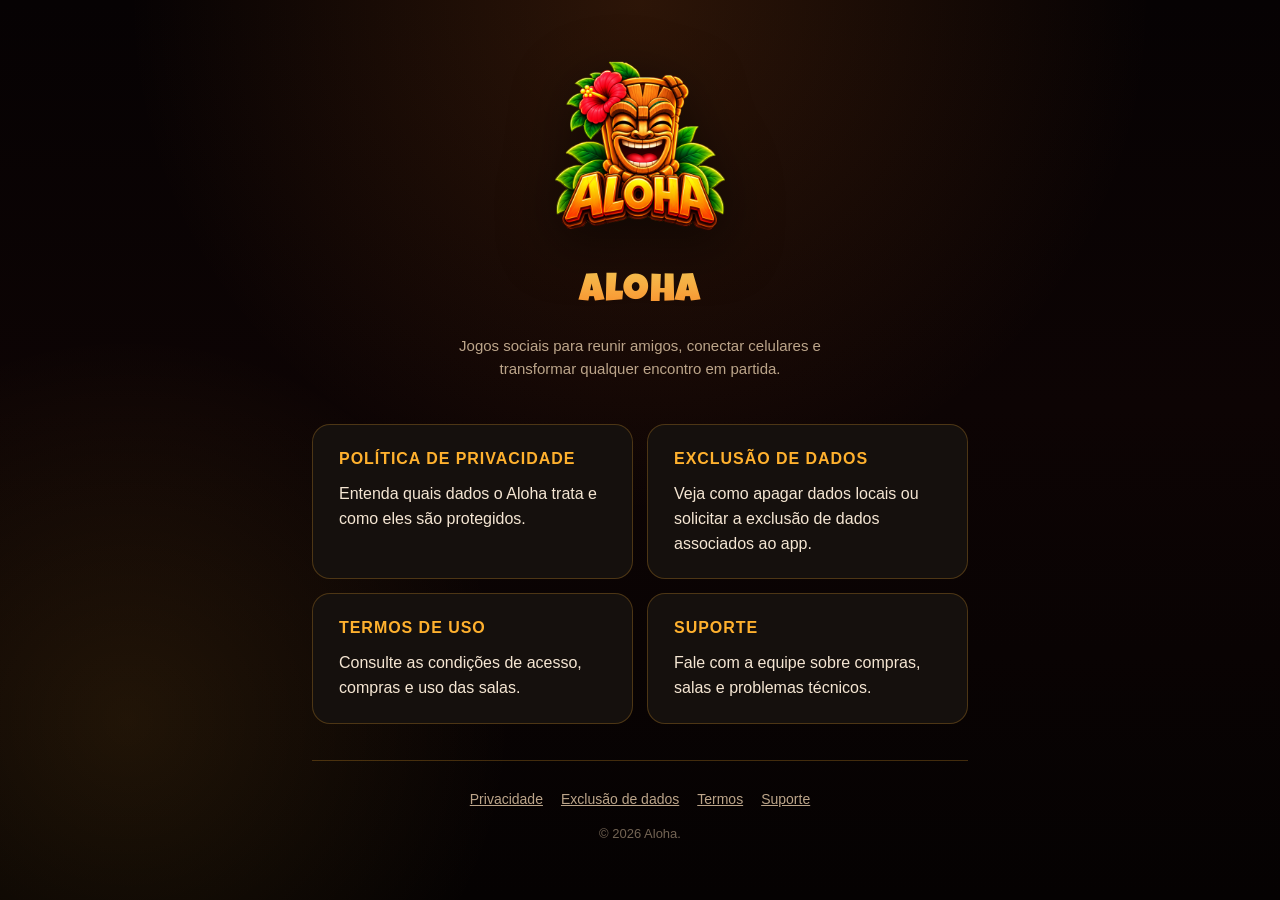
==== index.html @ b6e5cb4e "docs(site): atualiza páginas legais e nova logo" ====
<!doctype html>
<html lang="pt-BR">
<head>
<meta charset="utf-8">
<meta name="viewport" content="width=device-width, initial-scale=1">
<title>Aloha | Jogos sociais</title>
<meta name="description" content="Documentos oficiais e suporte do aplicativo Aloha.">
<link rel="stylesheet" href="assets/style.css">
</head>
<body>
<main>
  <div class="hero">
    <img class="logo" src="assets/aloha-logo-hero.png" alt="Aloha">
    <h1>Aloha</h1>
    <p class="lead">Jogos sociais para reunir amigos, conectar celulares e transformar qualquer encontro em partida.</p>
  </div>

  <div class="card-grid">
    <section class="card">
      <h2><a href="privacy-policy/">Política de Privacidade</a></h2>
      <p>Entenda quais dados o Aloha trata e como eles são protegidos.</p>
    </section>
    <section class="card">
      <h2><a href="data-deletion/">Exclusão de dados</a></h2>
      <p>Veja como apagar dados locais ou solicitar a exclusão de dados associados ao app.</p>
    </section>
    <section class="card">
      <h2><a href="terms-of-use/">Termos de Uso</a></h2>
      <p>Consulte as condições de acesso, compras e uso das salas.</p>
    </section>
    <section class="card">
      <h2><a href="support/">Suporte</a></h2>
      <p>Fale com a equipe sobre compras, salas e problemas técnicos.</p>
    </section>
  </div>

  <footer>
    <div class="docs">
      <a href="privacy-policy/">Privacidade</a>
      <a href="data-deletion/">Exclusão de dados</a>
      <a href="terms-of-use/">Termos</a>
      <a href="support/">Suporte</a>
    </div>
    <p class="copyright">© 2026 Aloha.</p>
  </footer>
</main>
</body>
</html>
---- assets/style.css ----
@font-face {
  font-family: 'LuckiestGuy';
  src: url('LuckiestGuy-Regular.ttf') format('truetype');
  font-weight: 400;
  font-style: normal;
  font-display: swap;
}

:root {
  --canvas: #060203;
  --canvas-2: #0d0404;
  --surface: #15100d;
  --border: rgba(255, 177, 46, 0.24);
  --border-strong: rgba(255, 177, 46, 0.44);
  --text: #f5e6d3;
  --text-muted: #f4d3a0;
  --text-soft: #bca58a;
  --gold: #ffd35a;
  --amber: #ffb12e;
  --orange: #f4771e;
  --max: 720px;
}

* { box-sizing: border-box; }

html { background: var(--canvas); scroll-behavior: smooth; }

html, body { max-width: 100%; overflow-x: hidden; }

body {
  margin: 0;
  min-height: 100vh;
  background:
    radial-gradient(circle at 50% 0%, rgba(244, 119, 30, 0.16), transparent 32rem),
    radial-gradient(circle at 10% 80%, rgba(255, 177, 46, 0.10), transparent 24rem),
    linear-gradient(180deg, var(--canvas), var(--canvas-2) 45%, #050202);
  color: var(--text);
  font-family: Arial, Helvetica, sans-serif;
  line-height: 1.55;
  -webkit-text-size-adjust: 100%;
}

a { color: var(--gold); overflow-wrap: break-word; word-break: break-word; }

img { max-width: 100%; height: auto; }

main {
  max-width: var(--max);
  margin: 0 auto;
  padding: clamp(28px, 6vw, 56px) clamp(20px, 5vw, 32px) 40px;
}

.hero {
  text-align: center;
  margin-bottom: clamp(28px, 6vw, 44px);
}

.logo {
  width: 180px;
  height: 180px;
  object-fit: contain;
  filter: drop-shadow(0 14px 28px rgba(0, 0, 0, 0.52));
  margin-bottom: 18px;
}

.logo.small { width: 126px; height: 126px; }

h1 {
  font-family: 'LuckiestGuy', Arial, sans-serif;
  font-weight: 400;
  letter-spacing: 0.5px;
  font-size: clamp(28px, 6vw, 40px);
  margin: 0 0 10px;
  background: linear-gradient(180deg, var(--gold), var(--orange));
  -webkit-background-clip: text;
  background-clip: text;
  color: transparent;
}

.lead {
  color: var(--text-soft);
  max-width: 46ch;
  margin: 0 auto;
  font-size: 15px;
}

.card {
  background: var(--surface);
  border: 1px solid var(--border);
  border-radius: 18px;
  padding: 22px clamp(18px, 4vw, 26px);
  margin-bottom: 18px;
}

.card h2 {
  font-size: 16px;
  text-transform: uppercase;
  letter-spacing: 0.06em;
  color: var(--amber);
  margin: 0 0 10px;
}

.card p { margin: 0 0 10px; color: var(--text); }
.card p:last-child { margin-bottom: 0; }
.card p.muted { color: var(--text-soft); font-size: 14px; }

.card-grid {
  display: grid;
  gap: 14px;
  grid-template-columns: repeat(auto-fit, minmax(210px, 1fr));
}

.card-grid .card { margin-bottom: 0; }

.card h2 a { color: inherit; text-decoration: none; }

.email-btn {
  display: inline-block;
  background: linear-gradient(180deg, var(--gold), var(--amber));
  color: #2a1500;
  font-weight: 700;
  text-decoration: none;
  padding: 12px 22px;
  border-radius: 999px;
  margin-top: 4px;
}

/* Long-form legal documents */
.legal { color: var(--text); font-size: 15px; }

.legal .updated {
  text-align: center;
  color: var(--text-soft);
  font-size: 13px;
  margin: -8px 0 28px;
}

.updated {
  text-align: center;
  color: var(--text-soft);
  font-size: 13px;
  margin: -8px 0 28px;
}

.legal section {
  background: var(--surface);
  border: 1px solid var(--border);
  border-radius: 18px;
  padding: 20px clamp(18px, 4vw, 26px);
  margin-bottom: 14px;
}

.legal h2 {
  font-size: 15px;
  color: var(--amber);
  margin: 0 0 10px;
}

.legal p { margin: 0 0 12px; }
.legal p:last-child { margin-bottom: 0; }

.legal ul {
  margin: 0 0 12px;
  padding-left: 20px;
  color: var(--text);
}

.legal ol {
  margin: 0 0 12px;
  padding-left: 22px;
}

.legal li { margin-bottom: 6px; }
.legal li:last-child { margin-bottom: 0; }

.legal a { text-decoration: underline; }

footer {
  text-align: center;
  margin-top: 36px;
  padding-top: 28px;
  border-top: 1px solid var(--border);
}

.socials {
  display: flex;
  justify-content: center;
  gap: 20px;
  margin-bottom: 16px;
}

.socials a {
  display: inline-flex;
  align-items: center;
  justify-content: center;
  width: 44px;
  height: 44px;
  border-radius: 50%;
  background: var(--surface);
  border: 1px solid var(--border);
}

.socials svg { width: 20px; height: 20px; fill: var(--text-muted); }

.docs {
  display: flex;
  justify-content: center;
  gap: 18px;
  flex-wrap: wrap;
  font-size: 14px;
  margin-bottom: 12px;
}

.docs a { color: var(--text-soft); text-decoration: underline; }

.copyright {
  color: var(--text-soft);
  opacity: 0.6;
  font-size: 13px;
}

@media (max-width: 380px) {
  .logo { width: 144px; height: 144px; }
  .logo.small { width: 104px; height: 104px; }
  .lead { font-size: 14px; }
  .card, .legal section { padding: 16px; border-radius: 14px; }
  .email-btn { padding: 11px 18px; font-size: 14px; }
  .socials { gap: 14px; }
  .socials a { width: 40px; height: 40px; }
  .docs { gap: 10px 16px; font-size: 13px; }
}
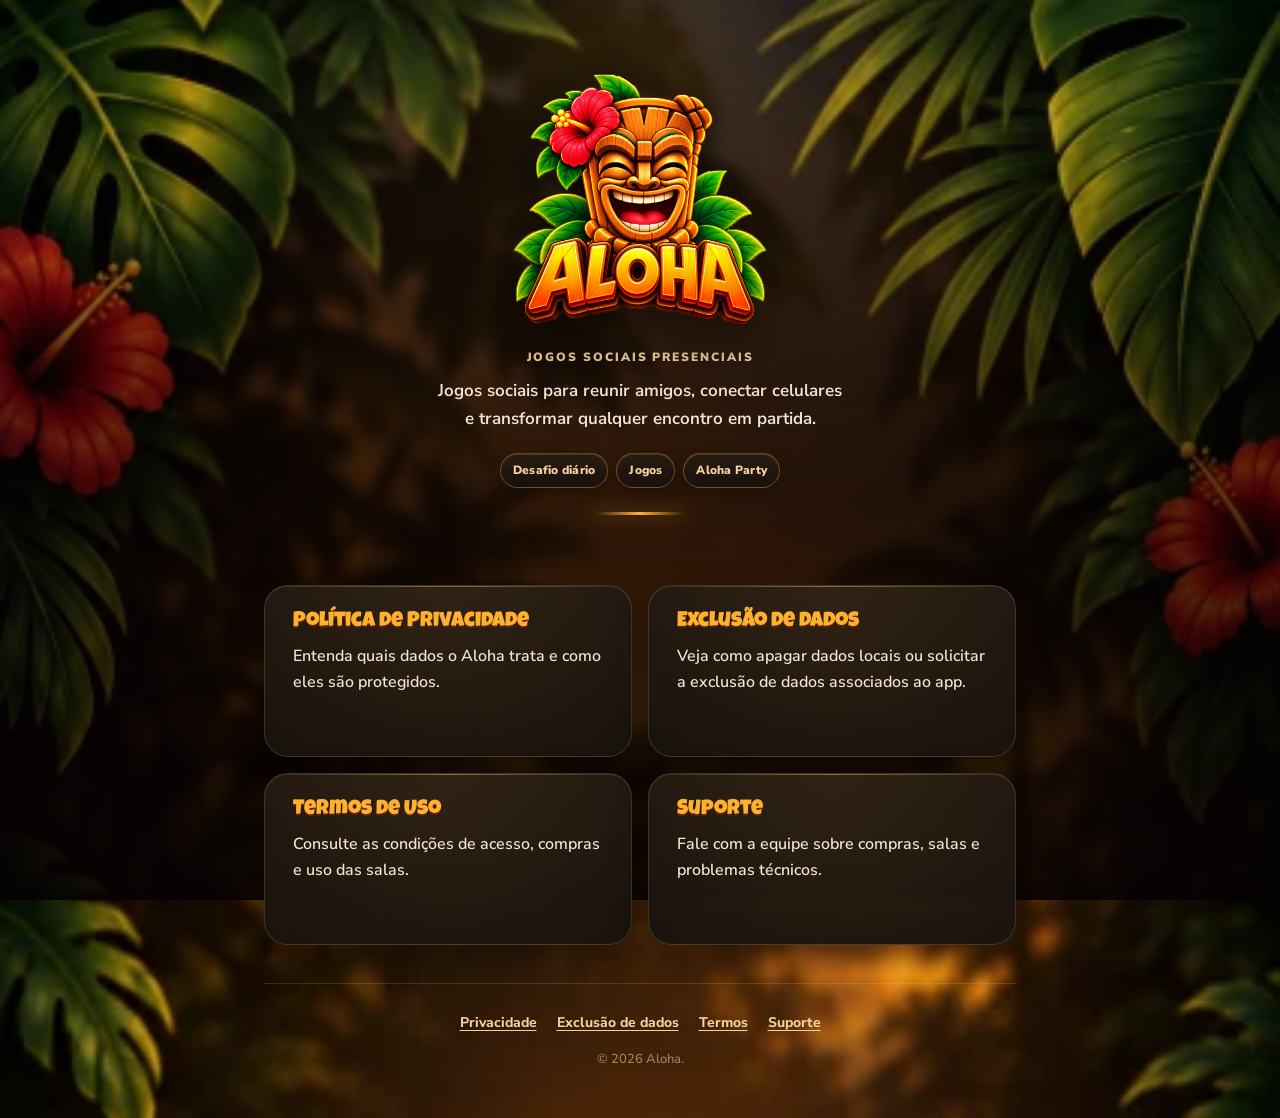
==== commit 843785fd: "feat(site): aproxima identidade visual do app" ====
--- a/index.html
+++ b/index.html
@@ -11,8 +11,14 @@
 <main>
   <div class="hero">
     <img class="logo" src="assets/aloha-logo-hero.png" alt="Aloha">
-    <h1>Aloha</h1>
+    <p class="eyebrow">Jogos sociais presenciais</p>
+    <h1 class="home-title">Aloha</h1>
     <p class="lead">Jogos sociais para reunir amigos, conectar celulares e transformar qualquer encontro em partida.</p>
+    <div class="mode-strip" aria-label="Modos do Aloha">
+      <span>Desafio diário</span>
+      <span>Jogos</span>
+      <span>Aloha Party</span>
+    </div>
   </div>
 
   <div class="card-grid">
--- a/assets/style.css
+++ b/assets/style.css
@@ -6,226 +6,401 @@
   font-display: swap;
 }
 
+@font-face {
+  font-family: 'NunitoSans';
+  src: url('NunitoSans-Variable.ttf') format('truetype');
+  font-weight: 200 1000;
+  font-style: normal;
+  font-display: swap;
+}
+
 :root {
   --canvas: #060203;
-  --canvas-2: #0d0404;
   --surface: #15100d;
-  --border: rgba(255, 177, 46, 0.24);
-  --border-strong: rgba(255, 177, 46, 0.44);
-  --text: #f5e6d3;
+  --surface-2: #1c1511;
+  --panel: #1a120e;
+  --teca: #2b1d12;
+  --border: rgba(255, 224, 138, 0.15);
+  --border-strong: rgba(255, 177, 46, 0.34);
+  --text: #f4e6d2;
   --text-muted: #f4d3a0;
   --text-soft: #bca58a;
   --gold: #ffd35a;
   --amber: #ffb12e;
   --orange: #f4771e;
-  --max: 720px;
+  --orange-deep: #d94b16;
+  --success: #5bcb7a;
+  --max: 820px;
+  color-scheme: dark;
 }
 
 * { box-sizing: border-box; }
 
-html { background: var(--canvas); scroll-behavior: smooth; }
-
-html, body { max-width: 100%; overflow-x: hidden; }
+html {
+  background: var(--canvas);
+  scroll-behavior: smooth;
+}
+
+html, body {
+  max-width: 100%;
+  overflow-x: hidden;
+}
 
 body {
   margin: 0;
   min-height: 100vh;
-  background:
-    radial-gradient(circle at 50% 0%, rgba(244, 119, 30, 0.16), transparent 32rem),
-    radial-gradient(circle at 10% 80%, rgba(255, 177, 46, 0.10), transparent 24rem),
-    linear-gradient(180deg, var(--canvas), var(--canvas-2) 45%, #050202);
+  background-color: var(--canvas);
+  background-image:
+    radial-gradient(circle at 50% 7%, rgba(255, 179, 70, 0.10), transparent 31rem),
+    linear-gradient(180deg, rgba(3, 10, 10, 0.06), rgba(6, 2, 3, 0.58) 40%, rgba(6, 2, 3, 0.88)),
+    url('jungle-night.webp');
+  background-position: center top, center top, center top;
+  background-size: auto, auto, cover;
+  background-attachment: fixed, fixed, fixed;
+  background-repeat: no-repeat;
   color: var(--text);
-  font-family: Arial, Helvetica, sans-serif;
-  line-height: 1.55;
+  font-family: 'NunitoSans', Arial, sans-serif;
+  font-size: 16px;
+  font-weight: 560;
+  line-height: 1.62;
   -webkit-text-size-adjust: 100%;
 }
 
-a { color: var(--gold); overflow-wrap: break-word; word-break: break-word; }
-
-img { max-width: 100%; height: auto; }
+::selection {
+  color: #2a1500;
+  background: var(--gold);
+}
+
+a {
+  color: var(--gold);
+  overflow-wrap: break-word;
+  text-decoration-thickness: 1px;
+  text-underline-offset: 3px;
+}
+
+a:hover { color: #ffe08a; }
+
+a:focus-visible {
+  outline: 3px solid var(--gold);
+  outline-offset: 4px;
+  border-radius: 6px;
+}
+
+img {
+  max-width: 100%;
+  height: auto;
+}
 
 main {
-  max-width: var(--max);
+  width: min(100%, var(--max));
   margin: 0 auto;
-  padding: clamp(28px, 6vw, 56px) clamp(20px, 5vw, 32px) 40px;
+  padding: clamp(24px, 6vw, 58px) clamp(18px, 5vw, 34px) 44px;
 }
 
 .hero {
+  position: relative;
   text-align: center;
-  margin-bottom: clamp(28px, 6vw, 44px);
+  margin: 0 auto clamp(28px, 6vw, 46px);
+  padding: 8px 0 24px;
+}
+
+.hero::after {
+  content: '';
+  display: block;
+  width: 92px;
+  height: 3px;
+  margin: 24px auto 0;
+  border-radius: 999px;
+  background: linear-gradient(90deg, transparent, var(--amber), transparent);
+  box-shadow: 0 0 18px rgba(255, 177, 46, 0.52);
 }
 
 .logo {
-  width: 180px;
-  height: 180px;
+  display: block;
+  width: clamp(188px, 42vw, 268px);
+  height: auto;
   object-fit: contain;
-  filter: drop-shadow(0 14px 28px rgba(0, 0, 0, 0.52));
-  margin-bottom: 18px;
-}
-
-.logo.small { width: 126px; height: 126px; }
-
-h1 {
+  filter: drop-shadow(0 16px 32px rgba(0, 0, 0, 0.62));
+  margin: 0 auto 14px;
+}
+
+.logo.small {
+  width: clamp(118px, 27vw, 164px);
+  margin-bottom: 16px;
+}
+
+.eyebrow {
+  margin: 0 0 10px;
+  color: var(--text-muted);
+  font-size: 12px;
+  font-weight: 900;
+  letter-spacing: 0.16em;
+  text-transform: uppercase;
+}
+
+h1,
+.card h2 {
   font-family: 'LuckiestGuy', Arial, sans-serif;
   font-weight: 400;
-  letter-spacing: 0.5px;
-  font-size: clamp(28px, 6vw, 40px);
+}
+
+h1 {
   margin: 0 0 10px;
-  background: linear-gradient(180deg, var(--gold), var(--orange));
-  -webkit-background-clip: text;
-  background-clip: text;
-  color: transparent;
+  color: var(--gold);
+  font-size: clamp(30px, 7vw, 46px);
+  letter-spacing: 0.02em;
+  line-height: 1.08;
+  text-shadow:
+    0 3px 0 #6b2609,
+    0 8px 20px rgba(0, 0, 0, 0.62);
+}
+
+.home-title {
+  position: absolute;
+  width: 1px;
+  height: 1px;
+  padding: 0;
+  margin: -1px;
+  overflow: hidden;
+  clip: rect(0, 0, 0, 0);
+  white-space: nowrap;
+  border: 0;
 }
 
 .lead {
-  color: var(--text-soft);
-  max-width: 46ch;
+  max-width: 54ch;
   margin: 0 auto;
-  font-size: 15px;
+  color: var(--text);
+  font-size: clamp(15px, 2.2vw, 17px);
+  font-weight: 650;
+  text-wrap: balance;
+}
+
+.mode-strip {
+  display: flex;
+  justify-content: center;
+  gap: 8px;
+  flex-wrap: wrap;
+  margin-top: 20px;
+}
+
+.mode-strip span {
+  padding: 7px 12px;
+  border: 1px solid var(--border-strong);
+  border-radius: 999px;
+  background: linear-gradient(180deg, rgba(42, 29, 18, 0.92), rgba(21, 16, 13, 0.92));
+  color: var(--text-muted);
+  box-shadow: inset 0 1px 0 rgba(255, 228, 176, 0.10), 0 5px 14px rgba(0, 0, 0, 0.30);
+  font-size: 12px;
+  font-weight: 850;
+  letter-spacing: 0.02em;
+}
+
+.card,
+.legal section {
+  position: relative;
+  overflow: hidden;
+  background:
+    radial-gradient(circle at 50% 0%, rgba(255, 177, 46, 0.09), transparent 18rem),
+    linear-gradient(180deg, rgba(28, 21, 17, 0.97), rgba(21, 16, 13, 0.98));
+  border: 1px solid var(--border);
+  box-shadow:
+    inset 0 1px 0 rgba(255, 228, 176, 0.06),
+    0 14px 34px rgba(0, 0, 0, 0.34);
+}
+
+.card::before,
+.legal section::before {
+  content: '';
+  position: absolute;
+  inset: 0 0 auto;
+  height: 1px;
+  background: linear-gradient(90deg, transparent, rgba(255, 211, 90, 0.38), transparent);
+  pointer-events: none;
 }
 
 .card {
-  background: var(--surface);
-  border: 1px solid var(--border);
-  border-radius: 18px;
-  padding: 22px clamp(18px, 4vw, 26px);
-  margin-bottom: 18px;
+  min-height: 172px;
+  border-radius: 24px;
+  padding: 24px clamp(20px, 4vw, 28px);
+  transition: transform 180ms ease, border-color 180ms ease, box-shadow 180ms ease;
+}
+
+.card:hover {
+  transform: translateY(-3px);
+  border-color: var(--border-strong);
+  box-shadow:
+    inset 0 1px 0 rgba(255, 228, 176, 0.09),
+    0 18px 42px rgba(0, 0, 0, 0.44),
+    0 0 24px rgba(244, 119, 30, 0.08);
 }
 
 .card h2 {
-  font-size: 16px;
-  text-transform: uppercase;
-  letter-spacing: 0.06em;
+  margin: 0 0 10px;
   color: var(--amber);
-  margin: 0 0 10px;
-}
-
-.card p { margin: 0 0 10px; color: var(--text); }
-.card p:last-child { margin-bottom: 0; }
-.card p.muted { color: var(--text-soft); font-size: 14px; }
+  font-size: 21px;
+  line-height: 1.15;
+  text-shadow: 0 2px 0 #5a210a;
+}
+
+.card h2 a {
+  color: inherit;
+  text-decoration: none;
+}
+
+.card h2 a::after {
+  content: '';
+  position: absolute;
+  inset: 0;
+}
+
+.card p {
+  margin: 0;
+  color: var(--text);
+}
 
 .card-grid {
   display: grid;
-  gap: 14px;
-  grid-template-columns: repeat(auto-fit, minmax(210px, 1fr));
-}
-
-.card-grid .card { margin-bottom: 0; }
-
-.card h2 a { color: inherit; text-decoration: none; }
+  grid-template-columns: repeat(2, minmax(0, 1fr));
+  gap: 16px;
+}
 
 .email-btn {
-  display: inline-block;
-  background: linear-gradient(180deg, var(--gold), var(--amber));
+  display: inline-flex;
+  min-height: 48px;
+  align-items: center;
+  justify-content: center;
+  margin-top: 6px;
+  padding: 12px 22px;
+  border: 1px solid #ffe08a;
+  border-radius: 16px;
+  background: linear-gradient(180deg, #f5b83a, #f08a24 56%, #d85b18);
   color: #2a1500;
-  font-weight: 700;
+  box-shadow: inset 0 1px 0 rgba(255, 255, 255, 0.32), 0 6px 14px rgba(0, 0, 0, 0.38);
+  font-weight: 900;
   text-decoration: none;
-  padding: 12px 22px;
+}
+
+.email-btn:hover {
+  color: #160b00;
+  filter: brightness(1.06);
+}
+
+.legal {
+  color: var(--text);
+  font-size: 15.5px;
+}
+
+.legal .updated,
+.updated {
+  width: fit-content;
+  margin: -14px auto 30px;
+  padding: 6px 12px;
+  border: 1px solid rgba(255, 224, 138, 0.12);
   border-radius: 999px;
-  margin-top: 4px;
-}
-
-/* Long-form legal documents */
-.legal { color: var(--text); font-size: 15px; }
-
-.legal .updated {
-  text-align: center;
+  background: rgba(11, 7, 6, 0.72);
   color: var(--text-soft);
-  font-size: 13px;
-  margin: -8px 0 28px;
-}
-
-.updated {
-  text-align: center;
-  color: var(--text-soft);
-  font-size: 13px;
-  margin: -8px 0 28px;
+  font-size: 12.5px;
 }
 
 .legal section {
-  background: var(--surface);
-  border: 1px solid var(--border);
-  border-radius: 18px;
-  padding: 20px clamp(18px, 4vw, 26px);
-  margin-bottom: 14px;
+  border-radius: 20px;
+  padding: 22px clamp(18px, 4vw, 28px);
+  margin-bottom: 15px;
 }
 
 .legal h2 {
-  font-size: 15px;
+  margin: 0 0 11px;
   color: var(--amber);
-  margin: 0 0 10px;
+  font-size: 17px;
+  line-height: 1.3;
 }
 
 .legal p { margin: 0 0 12px; }
 .legal p:last-child { margin-bottom: 0; }
 
-.legal ul {
-  margin: 0 0 12px;
-  padding-left: 20px;
-  color: var(--text);
-}
-
+.legal ul,
 .legal ol {
   margin: 0 0 12px;
   padding-left: 22px;
 }
 
-.legal li { margin-bottom: 6px; }
+.legal li { margin-bottom: 7px; }
 .legal li:last-child { margin-bottom: 0; }
-
-.legal a { text-decoration: underline; }
+.legal li::marker { color: var(--amber); font-weight: 900; }
 
 footer {
+  margin-top: 38px;
+  padding: 28px 20px 4px;
+  border-top: 1px solid var(--border);
   text-align: center;
-  margin-top: 36px;
-  padding-top: 28px;
-  border-top: 1px solid var(--border);
 }
 
 .socials {
   display: flex;
   justify-content: center;
-  gap: 20px;
-  margin-bottom: 16px;
+  gap: 14px;
+  margin-bottom: 18px;
 }
 
 .socials a {
   display: inline-flex;
+  width: 48px;
+  height: 48px;
   align-items: center;
   justify-content: center;
-  width: 44px;
-  height: 44px;
-  border-radius: 50%;
-  background: var(--surface);
   border: 1px solid var(--border);
-}
-
-.socials svg { width: 20px; height: 20px; fill: var(--text-muted); }
+  border-radius: 16px;
+  background: linear-gradient(180deg, var(--surface-2), var(--surface));
+  box-shadow: inset 0 1px 0 rgba(255, 228, 176, 0.07), 0 6px 14px rgba(0, 0, 0, 0.28);
+}
+
+.socials svg {
+  width: 20px;
+  height: 20px;
+  fill: var(--text-muted);
+}
 
 .docs {
   display: flex;
   justify-content: center;
-  gap: 18px;
+  gap: 12px 20px;
   flex-wrap: wrap;
+  margin-bottom: 14px;
   font-size: 14px;
-  margin-bottom: 12px;
-}
-
-.docs a { color: var(--text-soft); text-decoration: underline; }
+  font-weight: 750;
+}
+
+.docs a { color: var(--text-muted); }
 
 .copyright {
+  margin: 0;
   color: var(--text-soft);
-  opacity: 0.6;
   font-size: 13px;
+  opacity: 0.72;
+}
+
+@media (max-width: 620px) {
+  body { background-attachment: scroll, scroll, scroll; }
+  main { padding-top: 22px; }
+  .card-grid { grid-template-columns: 1fr; }
+  .card { min-height: 0; }
+  .mode-strip { gap: 6px; }
+  .mode-strip span { padding: 6px 10px; font-size: 11.5px; }
 }
 
 @media (max-width: 380px) {
-  .logo { width: 144px; height: 144px; }
-  .logo.small { width: 104px; height: 104px; }
-  .lead { font-size: 14px; }
-  .card, .legal section { padding: 16px; border-radius: 14px; }
-  .email-btn { padding: 11px 18px; font-size: 14px; }
-  .socials { gap: 14px; }
-  .socials a { width: 40px; height: 40px; }
+  body { font-size: 15px; }
+  main { padding-inline: 14px; }
+  .logo { width: 184px; }
+  .logo.small { width: 112px; }
+  .card, .legal section { padding: 18px 16px; border-radius: 16px; }
+  .card h2 { font-size: 19px; }
+  .legal h2 { font-size: 16px; }
   .docs { gap: 10px 16px; font-size: 13px; }
 }
+
+@media (prefers-reduced-motion: reduce) {
+  html { scroll-behavior: auto; }
+  .card { transition: none; }
+}
